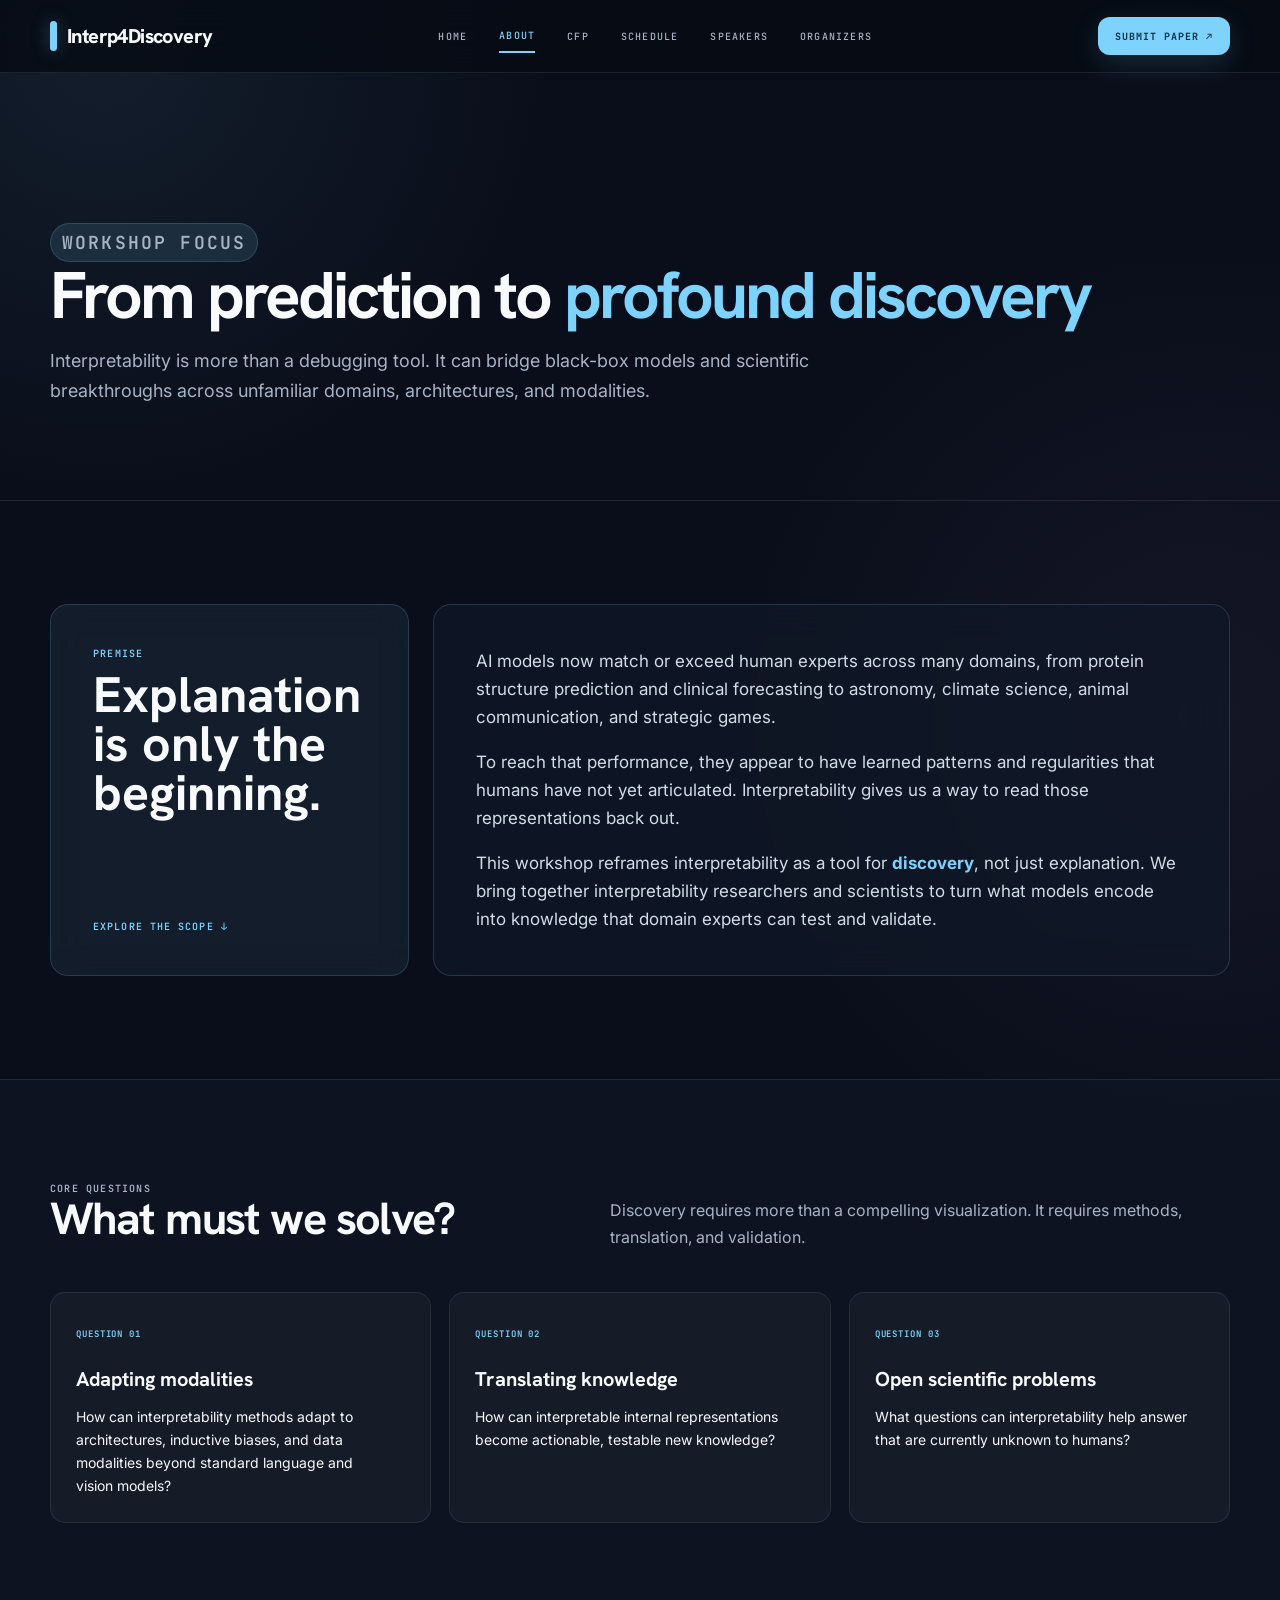
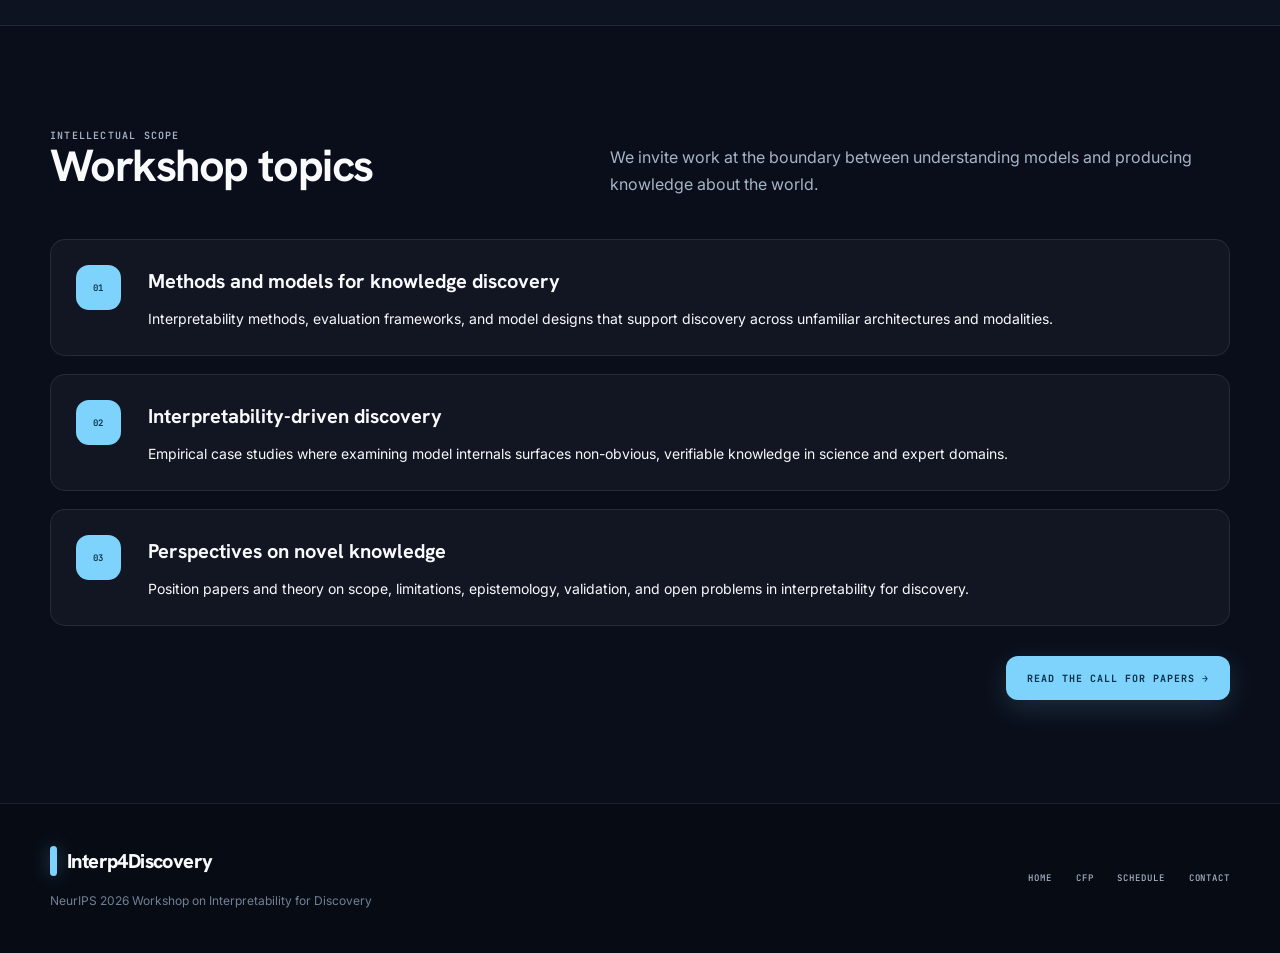
==== about.html @ ec015944 "version 1" ====
<!DOCTYPE html>
<html lang="en">
<head>
  <meta charset="UTF-8" />
  <meta name="viewport" content="width=device-width, initial-scale=1.0" />
  <meta name="description" content="About the NeurIPS 2026 Workshop on Interpretability for Discovery." />
  <title>About — Interpretability for Discovery</title>
  <link rel="preconnect" href="https://fonts.googleapis.com" /><link rel="preconnect" href="https://fonts.gstatic.com" crossorigin />
  <link href="https://fonts.googleapis.com/css2?family=Hanken+Grotesk:wght@400;600;700;800&amp;family=Inter:wght@400;500;600&amp;family=JetBrains+Mono:wght@500;700&amp;display=swap" rel="stylesheet" />
  <link rel="stylesheet" href="styles.css" />
  <script src="site.js" defer></script>
</head>
<body>
  <a class="skip-link" href="#main">Skip to main content</a>
  <header class="site-header"><div class="container nav-shell">
    <a class="brand" href="index.html"><span class="brand-mark" aria-hidden="true"></span>Interp4Discovery</a>
    <nav class="nav-links" aria-label="Primary navigation"><a href="index.html">Home</a><a aria-current="page" href="about.html">About</a><a href="cfp.html">CFP</a><a href="schedule.html">Schedule</a><a href="index.html#speakers">Speakers</a><a href="index.html#organizers">Organizers</a></nav>
    <a class="button button-primary button-small" href="https://openreview.net/group?id=NeurIPS.cc/2026/Workshop/Interp4Discovery#tab-your-consoles" target="_blank" rel="noopener noreferrer">Submit paper ↗</a>
    <details class="mobile-menu"><summary>Menu</summary><div><a href="index.html">Home</a><a href="about.html">About</a><a href="cfp.html">CFP</a><a href="schedule.html">Schedule</a><a href="index.html#speakers">Speakers</a><a href="index.html#organizers">Organizers</a><a href="https://openreview.net/group?id=NeurIPS.cc/2026/Workshop/Interp4Discovery#tab-your-consoles" target="_blank" rel="noopener noreferrer">Submit paper ↗</a></div></details>
  </div></header>

  <main id="main">
    <header class="page-hero"><div class="container"><p class="eyebrow">Workshop focus</p><h1>From prediction to <span class="accent">profound discovery</span></h1><p>Interpretability is more than a debugging tool. It can bridge black-box models and scientific breakthroughs across unfamiliar domains, architectures, and modalities.</p></div></header>

    <section class="section"><div class="container">
      <div class="frontier-grid">
        <div class="frontier-title glass"><div><p class="section-kicker">Premise</p><h2>Explanation is only the beginning.</h2></div><a href="#scope">Explore the scope ↓</a></div>
        <article class="frontier-copy glass">
          <p>AI models now match or exceed human experts across many domains, from protein structure prediction and clinical forecasting to astronomy, climate science, animal communication, and strategic games.</p>
          <p>To reach that performance, they appear to have learned patterns and regularities that humans have not yet articulated. Interpretability gives us a way to read those representations back out.</p>
          <p>This workshop reframes interpretability as a tool for <strong class="accent">discovery</strong>, not just explanation. We bring together interpretability researchers and scientists to turn what models encode into knowledge that domain experts can test and validate.</p>
        </article>
      </div>
    </div></section>

    <section class="section section-alt"><div class="container">
      <div class="section-heading"><div><p class="section-kicker">Core questions</p><h2>What must we solve?</h2></div><p>Discovery requires more than a compelling visualization. It requires methods, translation, and validation.</p></div>
      <div class="question-grid">
        <article class="question-card"><span>Question 01</span><h3>Adapting modalities</h3><p>How can interpretability methods adapt to architectures, inductive biases, and data modalities beyond standard language and vision models?</p></article>
        <article class="question-card"><span>Question 02</span><h3>Translating knowledge</h3><p>How can interpretable internal representations become actionable, testable new knowledge?</p></article>
        <article class="question-card"><span>Question 03</span><h3>Open scientific problems</h3><p>What questions can interpretability help answer that are currently unknown to humans?</p></article>
      </div>
    </div></section>

    <section class="section" id="scope"><div class="container">
      <div class="section-heading"><div><p class="section-kicker">Intellectual scope</p><h2>Workshop topics</h2></div><p>We invite work at the boundary between understanding models and producing knowledge about the world.</p></div>
      <div class="topic-grid">
        <article class="topic-card"><span>01</span><div><h3>Methods and models for knowledge discovery</h3><p>Interpretability methods, evaluation frameworks, and model designs that support discovery across unfamiliar architectures and modalities.</p></div></article>
        <article class="topic-card"><span>02</span><div><h3>Interpretability-driven discovery</h3><p>Empirical case studies where examining model internals surfaces non-obvious, verifiable knowledge in science and expert domains.</p></div></article>
        <article class="topic-card"><span>03</span><div><h3>Perspectives on novel knowledge</h3><p>Position papers and theory on scope, limitations, epistemology, validation, and open problems in interpretability for discovery.</p></div></article>
      </div>
      <div class="section-action"><a class="button button-primary" href="cfp.html">Read the call for papers →</a></div>
    </div></section>
  </main>

  <footer class="site-footer"><div class="container footer-grid"><div><a class="brand" href="index.html"><span class="brand-mark" aria-hidden="true"></span>Interp4Discovery</a><p class="footer-copy">NeurIPS 2026 Workshop on Interpretability for Discovery</p></div><nav class="footer-links" aria-label="Footer navigation"><a href="index.html">Home</a><a href="cfp.html">CFP</a><a href="schedule.html">Schedule</a><a href="mailto:interp4discovery-organizers@googlegroups.com">Contact</a></nav></div></footer>
</body>
</html>
---- styles.css ----
:root {
  --bg: #0a0e1a;
  --bg-deep: #070b14;
  --surface: #101827;
  --surface-soft: #141e30;
  --surface-high: #1b2639;
  --primary: #7dd3fc;
  --primary-soft: rgba(125, 211, 252, 0.12);
  --violet: #c8a0f0;
  --rose: #fb7185;
  --text: #f8fafc;
  --muted: #a7b4c6;
  --quiet: #718096;
  --line: rgba(255, 255, 255, 0.09);
  --line-blue: rgba(125, 211, 252, 0.18);
  --display: "Hanken Grotesk", sans-serif;
  --body: "Inter", sans-serif;
  --mono: "JetBrains Mono", monospace;
  --container: min(1180px, calc(100% - 48px));
  --ease: cubic-bezier(0.16, 1, 0.3, 1);
}

*, *::before, *::after { box-sizing: border-box; }

html {
  scroll-behavior: smooth;
  scroll-padding-top: 88px;
}

section[id] { scroll-margin-top: 88px; }

@view-transition { navigation: auto; }
::view-transition-old(root),
::view-transition-new(root) { animation-duration: 260ms; animation-timing-function: ease-out; }

body {
  min-width: 320px;
  margin: 0;
  color: var(--text);
  background:
    radial-gradient(circle at 8% 2%, rgba(125, 211, 252, 0.08), transparent 28rem),
    radial-gradient(circle at 94% 28%, rgba(200, 160, 240, 0.055), transparent 30rem),
    var(--bg);
  font: 400 16px/1.65 var(--body);
  -webkit-font-smoothing: antialiased;
}

::selection { color: var(--bg); background: var(--primary); }

h1, h2, h3, h4, p, figure, dl, dd, ul, ol { margin-top: 0; }
h1, h2, h3, h4 { font-family: var(--display); text-wrap: balance; }
p, li { text-wrap: pretty; }

a { color: inherit; text-decoration: none; }
a:focus-visible, summary:focus-visible { outline: 3px solid var(--primary); outline-offset: 4px; }

.container { width: var(--container); margin-inline: auto; }

.skip-link {
  position: fixed;
  top: 10px;
  left: 10px;
  z-index: 200;
  padding: 10px 15px;
  color: var(--bg);
  background: var(--primary);
  border-radius: 10px;
  font: 700 12px var(--mono);
  transform: translateY(-160%);
}
.skip-link:focus { transform: translateY(0); }

.site-header {
  position: sticky;
  top: 0;
  z-index: 100;
  background: rgba(7, 11, 20, 0.82);
  border-bottom: 1px solid var(--line);
  backdrop-filter: blur(22px);
  -webkit-backdrop-filter: blur(22px);
}

.nav-shell {
  min-height: 72px;
  display: flex;
  align-items: center;
  justify-content: space-between;
  gap: 24px;
}

.brand {
  display: inline-flex;
  align-items: center;
  gap: 10px;
  font: 800 20px/1 var(--display);
  letter-spacing: -0.03em;
}
.brand-mark {
  width: 7px;
  height: 30px;
  display: block;
  background: var(--primary);
  border-radius: 999px;
  box-shadow: 0 0 18px rgba(125, 211, 252, 0.35);
}

.nav-links { display: flex; align-items: center; gap: clamp(18px, 2.5vw, 34px); }
.nav-links a {
  padding-block: 9px;
  color: var(--muted);
  font: 500 10px var(--mono);
  letter-spacing: 0.12em;
  text-transform: uppercase;
  transition: color 220ms ease;
}
.nav-links a:hover, .nav-links a[aria-current="page"] { color: var(--primary); }
.nav-links a[aria-current="page"] { border-bottom: 2px solid var(--primary); }

.button {
  min-height: 44px;
  display: inline-flex;
  align-items: center;
  justify-content: center;
  gap: 10px;
  padding: 11px 20px;
  border: 1px solid transparent;
  border-radius: 12px;
  font: 700 10px var(--mono);
  letter-spacing: 0.1em;
  text-transform: uppercase;
  transition: transform 240ms var(--ease), background 240ms ease, border-color 240ms ease, box-shadow 240ms ease;
}
.button:hover { transform: translateY(-2px); }
.button-primary {
  color: #082f49;
  background: var(--primary);
  box-shadow: 0 8px 28px rgba(125, 211, 252, 0.16);
}
.button-primary:hover { background: #bae6fd; box-shadow: 0 10px 34px rgba(125, 211, 252, 0.28); }
.button-secondary { color: var(--text); background: rgba(255, 255, 255, 0.045); border-color: var(--line-blue); }
.button-secondary:hover { background: rgba(125, 211, 252, 0.09); border-color: rgba(125, 211, 252, 0.45); }
.button-small { min-height: 38px; padding: 9px 16px; }

.mobile-menu { display: none; position: relative; }
.mobile-menu summary {
  padding: 9px 12px;
  color: var(--primary);
  border: 1px solid var(--line-blue);
  border-radius: 10px;
  cursor: pointer;
  font: 600 10px var(--mono);
  letter-spacing: 0.1em;
  list-style: none;
  text-transform: uppercase;
}
.mobile-menu summary::-webkit-details-marker { display: none; }
.mobile-menu > div {
  position: absolute;
  top: calc(100% + 10px);
  right: 0;
  min-width: 210px;
  padding: 8px;
  background: rgba(16, 24, 39, 0.98);
  border: 1px solid var(--line-blue);
  border-radius: 14px;
  box-shadow: 0 18px 60px rgba(0, 0, 0, 0.4);
}
.mobile-menu a { display: block; padding: 12px; color: var(--muted); font: 500 11px var(--mono); text-transform: uppercase; }
.mobile-menu a:hover { color: var(--primary); }

.eyebrow {
  width: fit-content;
  margin-bottom: 20px;
  padding: 7px 11px;
  color: var(--primary);
  background: var(--primary-soft);
  border: 1px solid var(--line-blue);
  border-radius: 999px;
  font: 600 10px var(--mono);
  letter-spacing: 0.12em;
  text-transform: uppercase;
}

.glass {
  background: rgba(16, 24, 39, 0.72);
  border: 1px solid var(--line-blue);
  backdrop-filter: blur(18px);
  -webkit-backdrop-filter: blur(18px);
}

@keyframes enter-up {
  from { opacity: 0; transform: translateY(18px); }
  to { opacity: 1; transform: translateY(0); }
}

@keyframes enter-down {
  from { opacity: 0; transform: translateY(-12px); }
  to { opacity: 1; transform: translateY(0); }
}

.site-header { animation: enter-down 520ms var(--ease) both; }
.hero-grid > div > *,
.page-hero .container > * { animation: enter-up 720ms var(--ease) both; }
.hero-grid > div > :nth-child(1), .page-hero .container > :nth-child(1) { animation-delay: 80ms; }
.hero-grid > div > :nth-child(2), .page-hero .container > :nth-child(2) { animation-delay: 150ms; }
.hero-grid > div > :nth-child(3), .page-hero .container > :nth-child(3) { animation-delay: 220ms; }
.hero-grid > div > :nth-child(4) { animation-delay: 290ms; }
.hero-grid > div > :nth-child(5) { animation-delay: 360ms; }

.reveal-item {
  opacity: 0;
  transform: translateY(20px);
  transition:
    opacity 680ms var(--ease) var(--reveal-delay, 0ms),
    transform 680ms var(--ease) var(--reveal-delay, 0ms);
}
.reveal-item.is-visible { opacity: 1; transform: translateY(0); }

.hero {
  position: relative;
  min-height: 650px;
  display: flex;
  align-items: center;
  overflow: hidden;
  background:
    linear-gradient(90deg, rgba(7, 11, 20, 0.74) 0%, rgba(7, 11, 20, 0.61) 54%, rgba(7, 11, 20, 0.28) 100%),
    linear-gradient(180deg, rgba(10, 14, 26, 0.03), rgba(10, 14, 26, 0.34)),
    url("hero-bg.png") center / cover no-repeat;
  border-bottom: 1px solid var(--line);
}
.hero-grid {
  position: relative;
  display: grid;
  grid-template-columns: 1fr;
  gap: clamp(44px, 7vw, 94px);
  align-items: center;
  padding-block: clamp(74px, 10vw, 124px);
}
.hero-grid > div { text-align: center; }
.hero .eyebrow {
  margin-inline: auto;
  padding: 9px 15px;
  font-size: 13px;
}
.hero h1 {
  max-width: none;
  margin-bottom: 22px;
  font-size: clamp(48px, 6vw, 72px);
  font-weight: 800;
  letter-spacing: -0.055em;
  line-height: 0.98;
}
.accent { color: var(--primary); }
.hero-lead {
  max-width: 980px;
  margin: 0 auto 28px;
  color: #d7e2ed;
  font-size: clamp(17px, 1.7vw, 20px);
  line-height: 1.65;
}
.hero-lead-break { display: block; }
.hero-facts { display: flex; flex-wrap: wrap; justify-content: center; gap: 24px 34px; margin-bottom: 32px; }
.hero-fact { display: grid; grid-template-columns: 24px 1fr; gap: 10px; align-items: start; }
.hero-fact svg { width: 21px; height: 21px; margin-top: 2px; color: var(--primary); }
.hero-fact span { display: block; color: var(--quiet); font: 500 9px var(--mono); letter-spacing: 0.1em; text-transform: uppercase; }
.hero-fact strong { display: block; margin-top: 2px; font: 700 18px var(--display); }
.hero-actions { display: flex; flex-wrap: wrap; justify-content: center; gap: 12px; }

@media (min-width: 1000px) {
  .hero h1 { white-space: nowrap; }
}

.section { padding-block: clamp(70px, 8vw, 108px); }
.section-alt { background: rgba(16, 24, 39, 0.52); border-block: 1px solid var(--line); }
.section-heading { display: flex; justify-content: space-between; gap: 28px; align-items: end; margin-bottom: 42px; }
.section-heading h2 { margin-bottom: 8px; font-size: clamp(32px, 4vw, 45px); letter-spacing: -0.035em; line-height: 1.05; }
.section-heading p { max-width: 620px; margin-bottom: 0; color: var(--muted); }
.section-kicker { color: var(--primary); font: 600 10px var(--mono); letter-spacing: 0.12em; text-transform: uppercase; }

.frontier-grid { display: grid; grid-template-columns: minmax(220px, 0.45fr) minmax(0, 1fr); gap: 24px; }
.frontier-title, .frontier-copy { padding: clamp(26px, 4vw, 42px); border-radius: 18px; }
.frontier-title { display: flex; flex-direction: column; justify-content: space-between; min-height: 260px; background: rgba(125, 211, 252, 0.08); }
.frontier-title h2 { margin: 0; font-size: clamp(34px, 4vw, 50px); line-height: 0.98; }
.frontier-title a { color: var(--primary); font: 600 10px var(--mono); letter-spacing: 0.11em; text-transform: uppercase; }
.frontier-copy p { color: #d2dde8; font-size: 17px; }
.frontier-copy p:last-child { margin-bottom: 0; }

.date-grid { display: grid; grid-template-columns: repeat(3, 1fr); gap: 18px; }
.date-card { min-height: 205px; padding: 25px; border-radius: 16px; transition: transform 260ms var(--ease), border-color 260ms ease; }
.date-card:hover { transform: translateY(-4px); border-color: rgba(125, 211, 252, 0.45); }
.date-card-top { display: flex; justify-content: space-between; align-items: start; margin-bottom: 35px; }
.date-icon { width: 38px; height: 38px; display: grid; place-items: center; color: var(--primary); background: var(--primary-soft); border-radius: 11px; font: 700 16px var(--mono); }
.status { padding: 5px 8px; color: var(--muted); background: rgba(255, 255, 255, 0.04); border: 1px solid var(--line); border-radius: 999px; font: 600 8px var(--mono); letter-spacing: 0.1em; text-transform: uppercase; }
.date-card:first-child .status { color: var(--rose); border-color: rgba(251, 113, 133, 0.25); background: rgba(251, 113, 133, 0.08); }
.date-card:nth-child(2) .date-icon { color: var(--violet); background: rgba(200, 160, 240, 0.1); }
.date-card label { display: block; margin-bottom: 7px; color: var(--quiet); font: 500 9px var(--mono); letter-spacing: 0.1em; text-transform: uppercase; }
.date-card strong { display: block; font: 700 clamp(22px, 2.6vw, 29px) var(--display); }
.date-card small { display: block; margin-top: 5px; color: var(--muted); }
.date-card-featured { background: #0d4f6d; border-color: rgba(125, 211, 252, 0.34); }
.date-card-featured strong { color: var(--primary); }

.speaker-grid { display: grid; grid-template-columns: repeat(3, 1fr); gap: 44px 26px; }
.speaker-card figure { position: relative; aspect-ratio: 4 / 5; margin-bottom: 16px; overflow: hidden; background: var(--surface-high); border: 1px solid var(--line); border-radius: 15px; }
.speaker-card img { width: 100%; height: 100%; display: block; object-fit: cover; object-position: center 24%; transition: transform 700ms var(--ease), opacity 400ms ease; }
.speaker-card img.been-photo { object-position: 36% 24%; }
.speaker-card:hover img { transform: scale(1.035); }
.speaker-card h3 { margin-bottom: 2px; font-size: 21px; }
.speaker-card h3 a:hover { color: var(--primary); }
.speaker-card p { margin: 0; color: var(--primary); font: 600 12px/1.5 var(--mono); letter-spacing: 0.055em; text-transform: uppercase; }

.organizer-grid { display: grid; grid-template-columns: repeat(3, 1fr); gap: 46px 28px; }
.organizer-card { text-align: center; }
.organizer-card figure {
  width: clamp(126px, 14vw, 164px);
  aspect-ratio: 1;
  margin: 0 auto 17px;
  overflow: hidden;
  background: var(--surface-high);
  border: 1px solid var(--line-blue);
  border-radius: 50%;
}
.organizer-card img { width: 100%; height: 100%; display: block; object-fit: cover; transition: transform 650ms var(--ease); }
.organizer-card:hover img { transform: scale(1.045); }
.organizer-card h3 { margin-bottom: 4px; font-size: 19px; }
.organizer-card h3 a:hover { color: var(--primary); }
.organizer-card p { margin: 0; color: var(--primary); font: 600 12px/1.5 var(--mono); letter-spacing: 0.055em; text-transform: uppercase; }

.sponsor-section { text-align: center; }
.sponsor-heading { justify-content: center; text-align: center; }
.sponsor-heading .sponsor-copy { margin: 0 auto; color: var(--muted); }
.sponsor-card {
  width: fit-content;
  margin-inline: auto;
  display: flex;
  flex-direction: column;
  gap: 12px;
  align-items: center;
  text-align: center;
  transition: transform 260ms var(--ease), opacity 260ms ease;
}
.sponsor-card:hover { transform: translateY(-3px); opacity: 0.82; }
.sponsor-card img { width: 58px; height: 76px; display: block; object-fit: contain; }
.sponsor-card strong { display: block; font: 700 28px var(--display); letter-spacing: -0.025em; }

.schedule-list { overflow: hidden; border-top: 1px solid var(--line); }
.schedule-row {
  display: grid;
  grid-template-columns: 140px minmax(0, 1fr) auto;
  gap: 24px;
  align-items: center;
  min-height: 86px;
  padding: 18px 16px;
  border-bottom: 1px solid var(--line);
  transition: background 220ms ease;
}
.schedule-row:hover { background: rgba(125, 211, 252, 0.045); }
.schedule-time { color: var(--muted); font: 600 10px var(--mono); letter-spacing: 0.05em; }
.schedule-row h3 { margin-bottom: 3px; font-size: 17px; }
.schedule-row p { margin: 0; color: var(--quiet); font-size: 12px; }
.schedule-row[data-kind="talk"] h3 { color: var(--primary); }
.schedule-row[data-kind="poster"] h3 { color: var(--violet); }
.schedule-tag { padding: 5px 9px; color: var(--muted); border: 1px solid var(--line); border-radius: 999px; font: 600 8px var(--mono); letter-spacing: 0.08em; text-transform: uppercase; }
.schedule-row[data-kind="talk"] .schedule-tag { color: var(--primary); background: var(--primary-soft); border-color: var(--line-blue); }
.schedule-row[data-kind="poster"] .schedule-tag { color: var(--violet); background: rgba(200, 160, 240, 0.09); border-color: rgba(200, 160, 240, 0.22); }
.schedule-row[data-kind="break"] { background: rgba(255, 255, 255, 0.025); }
.section-action { margin-top: 30px; display: flex; justify-content: flex-end; }

.detail-grid { display: grid; grid-template-columns: repeat(3, 1fr); gap: 18px; }
.detail-card { min-height: 230px; padding: 28px; display: flex; flex-direction: column; border-radius: 16px; transition: transform 260ms var(--ease), background 260ms ease; }
.detail-card:hover { transform: translateY(-4px); background: rgba(20, 30, 48, 0.92); }
.detail-card span { color: var(--primary); font: 600 9px var(--mono); letter-spacing: 0.12em; text-transform: uppercase; }
.detail-card h3 { margin: 35px 0 10px; font-size: 25px; }
.detail-card p { color: var(--muted); }
.detail-card strong { margin-top: auto; color: var(--primary); font: 600 10px var(--mono); letter-spacing: 0.1em; text-transform: uppercase; }

.page-hero { padding: clamp(92px, 12vw, 150px) 0 clamp(60px, 8vw, 95px); border-bottom: 1px solid var(--line); }
.page-hero h1 { margin-bottom: 18px; font-size: clamp(44px, 6vw, 66px); letter-spacing: -0.045em; line-height: 1; }
.page-hero p { max-width: 760px; margin: 0; color: var(--muted); font-size: 18px; }

.content-grid { display: grid; grid-template-columns: minmax(250px, 0.38fr) minmax(0, 1fr); gap: 24px; align-items: start; }
.content-sidebar { position: sticky; top: 96px; display: grid; gap: 16px; }
.content-panel { padding: clamp(25px, 4vw, 42px); border-radius: 18px; }
.content-panel + .content-panel { margin-top: 20px; }
.content-panel h2 { margin-bottom: 24px; padding-bottom: 16px; border-bottom: 1px solid var(--line); font-size: clamp(28px, 3.5vw, 39px); }
.content-panel h3 { margin: 35px 0 14px; font-size: 23px; }
.content-panel p, .content-panel li { color: #cbd6e2; }
.content-panel ul { padding-left: 20px; }
.content-panel li + li { margin-top: 10px; }

.side-card { padding: 24px; border-radius: 16px; }
.side-card h2, .side-card h3 { margin-bottom: 20px; font-size: 21px; }
.side-date { padding: 13px 0 13px 17px; border-left: 3px solid var(--primary); }
.side-date + .side-date { margin-top: 10px; }
.side-date:nth-of-type(2) { border-color: var(--violet); }
.side-date span { display: block; color: var(--quiet); font: 500 8px var(--mono); letter-spacing: 0.1em; text-transform: uppercase; }
.side-date strong { display: block; margin-top: 2px; font: 700 18px var(--display); }
.side-card .button { width: 100%; margin-top: 22px; }

.question-grid, .topic-grid, .policy-grid { display: grid; gap: 18px; }
.question-grid { grid-template-columns: repeat(3, 1fr); }
.topic-grid { grid-template-columns: 1fr; }
.policy-grid { grid-template-columns: repeat(2, 1fr); }
.question-card, .topic-card, .policy-card { padding: 25px; background: rgba(255, 255, 255, 0.035); border: 1px solid var(--line); border-radius: 15px; }
.question-card span, .topic-card span { color: var(--primary); font: 600 9px var(--mono); letter-spacing: 0.1em; text-transform: uppercase; }
.question-card h3, .topic-card h3, .policy-card h3 { margin: 18px 0 9px; font-size: 20px; }
.question-card p, .topic-card p, .policy-card p { margin: 0; font-size: 14px; }
.topic-card { display: grid; grid-template-columns: 54px minmax(0, 1fr); gap: 18px; }
.topic-card > span { width: 45px; height: 45px; display: grid; place-items: center; color: #082f49; background: var(--primary); border-radius: 13px; }
.topic-card h3 { margin-top: 0; }

.format-summary { display: grid; grid-template-columns: repeat(2, 1fr); gap: 16px; }
.format-card { padding: 24px; background: rgba(255, 255, 255, 0.04); border: 1px solid var(--line); border-radius: 15px; }
.format-card span { color: var(--primary); font: 600 9px var(--mono); letter-spacing: 0.1em; text-transform: uppercase; }
.format-card strong { display: block; margin: 12px 0 4px; font: 700 31px var(--display); }
.format-card p { margin: 0; font-size: 13px; }

.full-schedule { overflow: hidden; border-radius: 18px; }
.full-schedule .schedule-row { min-height: 100px; padding-inline: clamp(18px, 3vw, 30px); }
.schedule-meta { display: flex; flex-wrap: wrap; gap: 12px; margin-bottom: 24px; }
.meta-chip { padding: 10px 14px; color: var(--muted); border-radius: 12px; font: 500 10px var(--mono); letter-spacing: 0.06em; }
.meta-chip strong { color: var(--primary); }

.site-footer { padding-block: 42px; background: var(--bg-deep); border-top: 1px solid var(--line); }
.footer-grid { display: flex; justify-content: space-between; gap: 30px; align-items: center; }
.footer-copy { margin: 8px 0 0; color: var(--quiet); font-size: 12px; }
.footer-contact { display: inline-block; margin-top: 10px; color: var(--primary); font: 600 11px/1.5 var(--mono); overflow-wrap: anywhere; }
.footer-contact:hover { color: #bae6fd; }
.footer-links { display: flex; flex-wrap: wrap; gap: 24px; }
.footer-links a { color: var(--muted); font: 500 9px var(--mono); letter-spacing: 0.1em; text-transform: uppercase; }
.footer-links a:hover { color: var(--primary); }

@media (max-width: 900px) {
  .nav-links, .nav-shell > .button { display: none; }
  .mobile-menu { display: block; }
  .hero-grid { grid-template-columns: 1fr; }
  .date-grid, .detail-grid { grid-template-columns: 1fr 1fr; }
  .speaker-grid { grid-template-columns: repeat(2, 1fr); }
  .organizer-grid { grid-template-columns: repeat(2, 1fr); }
  .content-grid { grid-template-columns: 1fr; }
  .content-sidebar { position: static; grid-template-columns: repeat(2, 1fr); }
  .question-grid { grid-template-columns: 1fr; }
}

@media (max-width: 720px) {
  :root { --container: min(100% - 28px, 620px); }
  .nav-links, .nav-shell > .button { display: none; }
  .mobile-menu { display: block; }
  .hero { min-height: auto; }
  .hero-grid { padding-block: 72px; }
  .hero h1 { font-size: clamp(43px, 13vw, 62px); }
  .hero-facts { display: grid; grid-template-columns: 1fr; gap: 16px; }
  .section-heading, .footer-grid { align-items: flex-start; flex-direction: column; }
  .frontier-grid, .date-grid, .detail-grid, .content-sidebar, .format-summary, .policy-grid { grid-template-columns: 1fr; }
  .frontier-title { min-height: 210px; }
  .schedule-row { grid-template-columns: 1fr auto; gap: 9px 16px; padding: 18px 4px; }
  .schedule-time { grid-column: 1; }
  .schedule-row > div { grid-column: 1; }
  .schedule-tag { grid-column: 2; grid-row: 1; }
  .section-action { justify-content: flex-start; }
  .topic-card { grid-template-columns: 45px minmax(0, 1fr); }
}

@media (max-width: 480px) {
  .brand { font-size: 18px; }
  .hero-actions .button { width: 100%; }
  .speaker-grid { grid-template-columns: 1fr; }
  .organizer-grid { grid-template-columns: 1fr 1fr; gap-inline: 14px; }
  .speaker-card figure { aspect-ratio: 4 / 4.5; }
  .sponsor-card strong { font-size: 25px; }
}

@media (prefers-reduced-motion: reduce) {
  html { scroll-behavior: auto; }
  *, *::before, *::after { transition-duration: 0.01ms !important; animation-duration: 0.01ms !important; animation-delay: 0ms !important; }
  .reveal-item { opacity: 1; transform: none; }
}

@media print {
  .site-header, .mobile-menu, .hero-actions, .button { display: none !important; }
  body { color: #111827; background: white; }
  .glass, .section-alt { background: white; border-color: #cbd5e1; backdrop-filter: none; }
  .site-footer { background: white; }
}
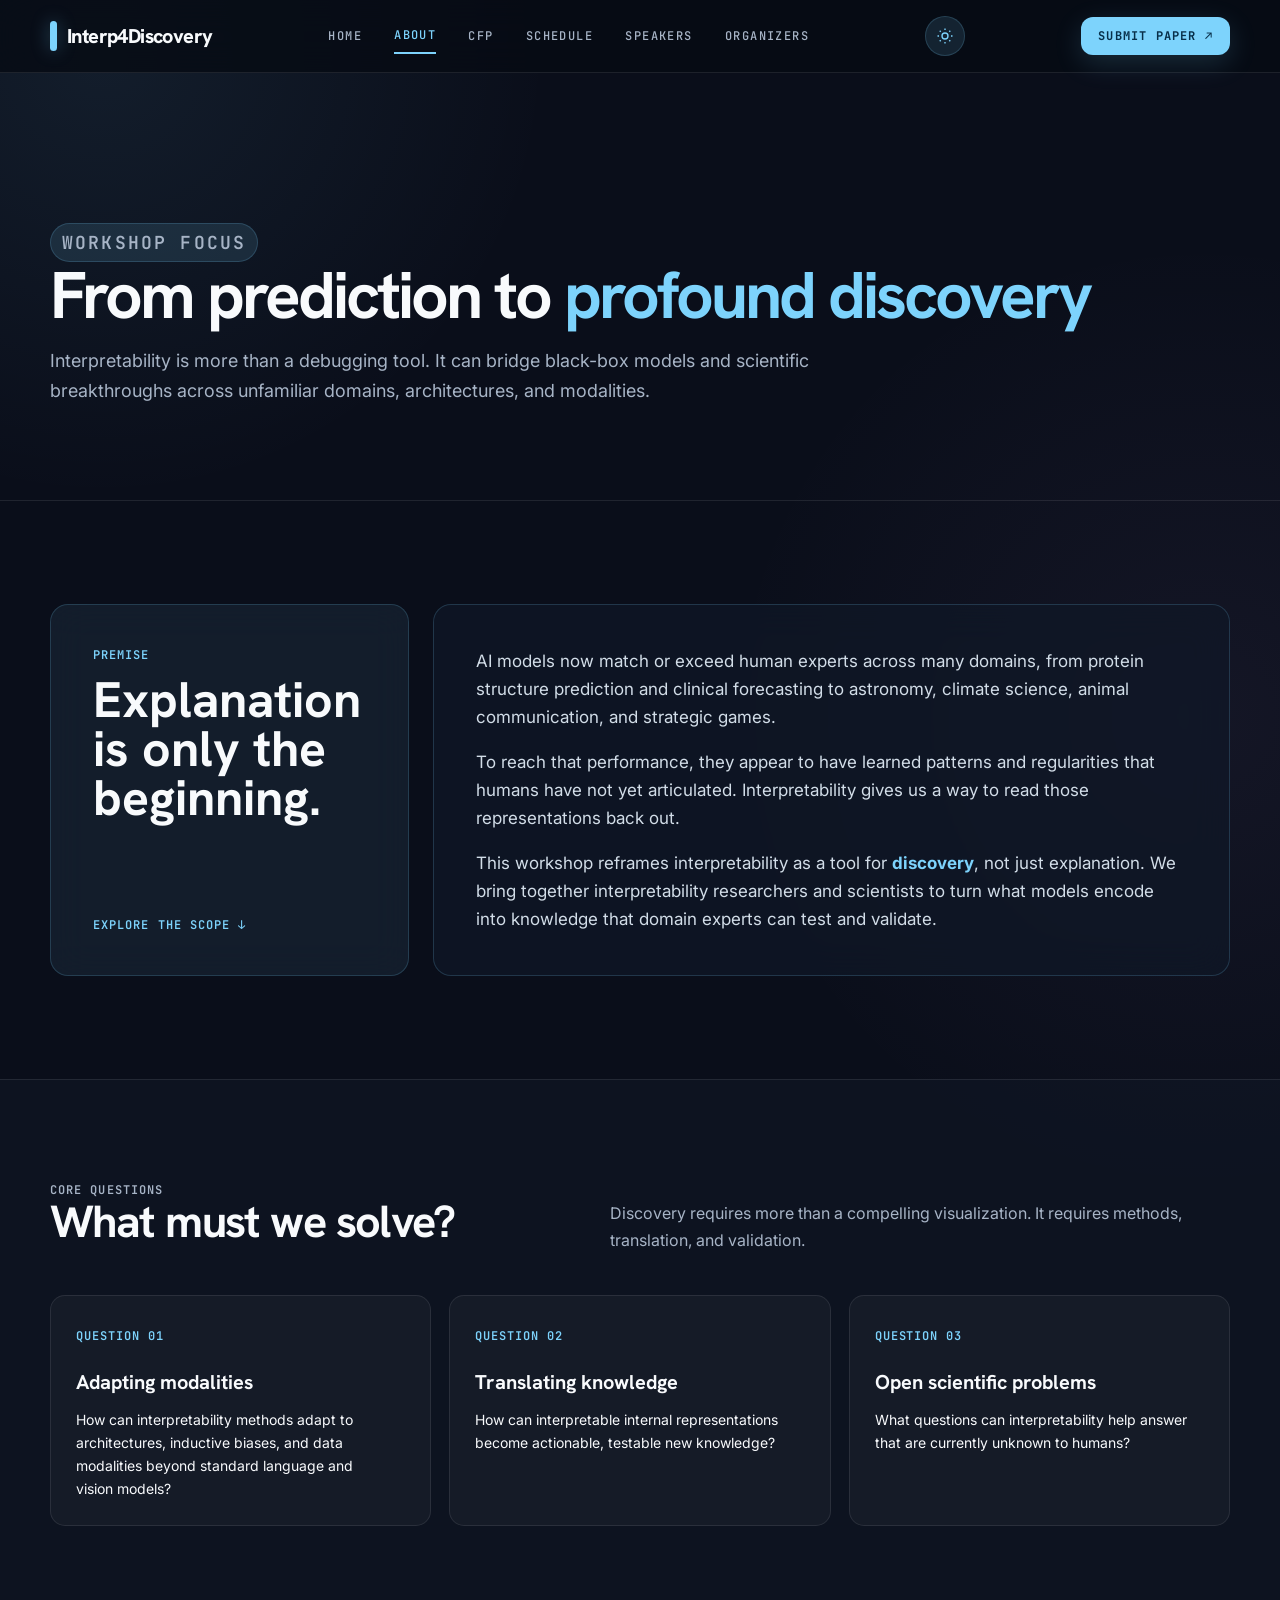
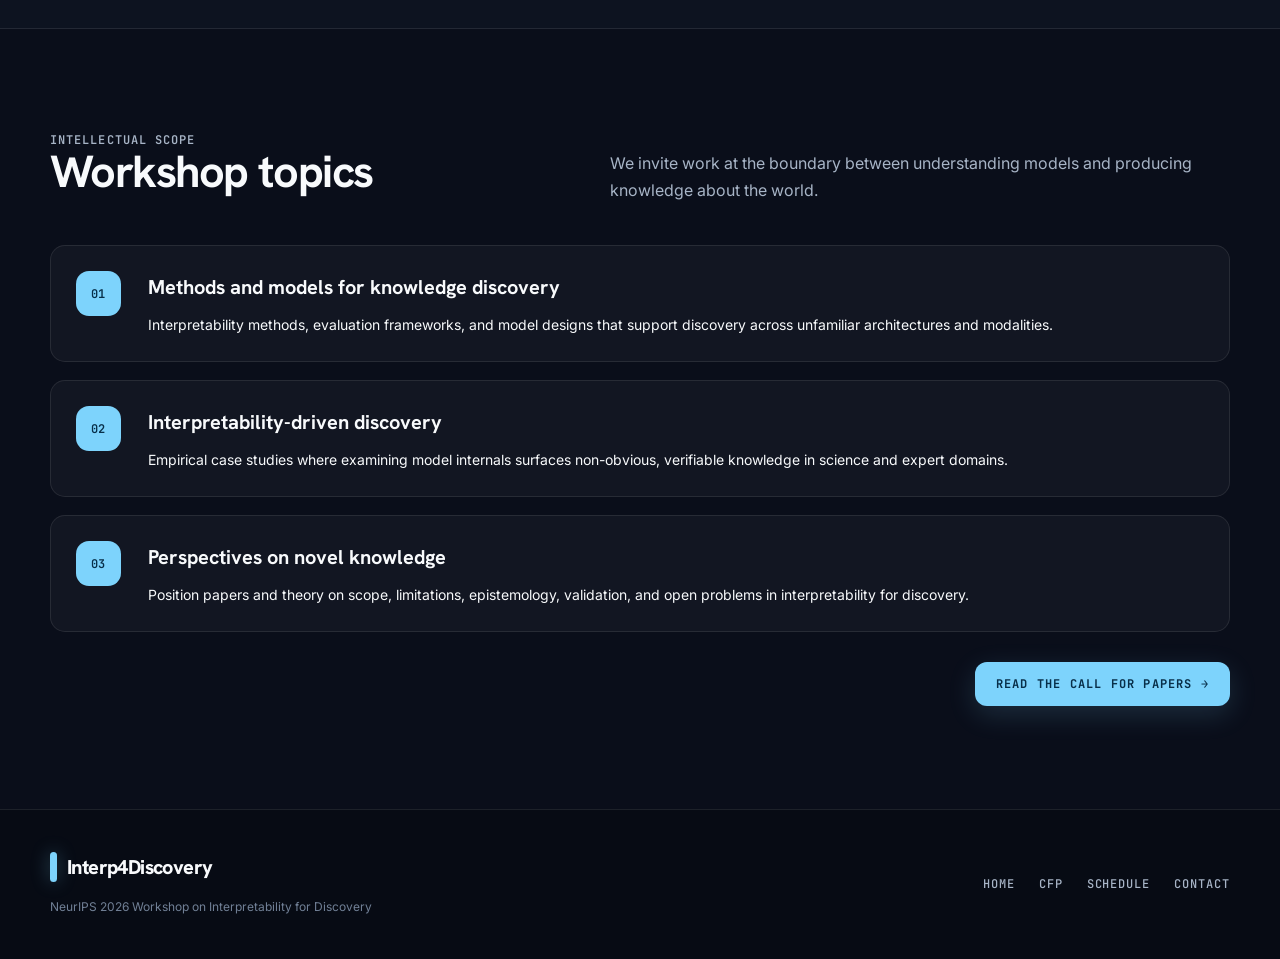
==== commit 3c3bb800: "add light mode and make the font size larger" ====
--- a/about.html
+++ b/about.html
@@ -7,6 +7,7 @@
   <title>About — Interpretability for Discovery</title>
   <link rel="preconnect" href="https://fonts.googleapis.com" /><link rel="preconnect" href="https://fonts.gstatic.com" crossorigin />
   <link href="https://fonts.googleapis.com/css2?family=Hanken+Grotesk:wght@400;600;700;800&amp;family=Inter:wght@400;500;600&amp;family=JetBrains+Mono:wght@500;700&amp;display=swap" rel="stylesheet" />
+  <script>try{document.documentElement.dataset.theme=localStorage.getItem("interp-theme")||"dark"}catch(e){document.documentElement.dataset.theme="dark"}</script>
   <link rel="stylesheet" href="styles.css" />
   <script src="site.js" defer></script>
 </head>
--- a/styles.css
+++ b/styles.css
@@ -108,13 +108,31 @@
 .nav-links a {
   padding-block: 9px;
   color: var(--muted);
-  font: 500 10px var(--mono);
+  font: 500 12px var(--mono);
   letter-spacing: 0.12em;
   text-transform: uppercase;
   transition: color 220ms ease;
 }
 .nav-links a:hover, .nav-links a[aria-current="page"] { color: var(--primary); }
 .nav-links a[aria-current="page"] { border-bottom: 2px solid var(--primary); }
+
+.theme-toggle {
+  width: 40px;
+  height: 40px;
+  flex: 0 0 40px;
+  display: grid;
+  place-items: center;
+  padding: 0;
+  color: var(--primary);
+  background: var(--primary-soft);
+  border: 1px solid var(--line-blue);
+  border-radius: 50%;
+  cursor: pointer;
+  transition: transform 240ms var(--ease), background 240ms ease, border-color 240ms ease;
+}
+.theme-toggle:hover { transform: translateY(-2px) rotate(8deg); border-color: var(--primary); }
+.theme-toggle:focus-visible { outline: 3px solid var(--primary); outline-offset: 3px; }
+.theme-toggle svg { width: 18px; height: 18px; }
 
 .button {
   min-height: 44px;
@@ -125,7 +143,7 @@
   padding: 11px 20px;
   border: 1px solid transparent;
   border-radius: 12px;
-  font: 700 10px var(--mono);
+  font: 700 12px var(--mono);
   letter-spacing: 0.1em;
   text-transform: uppercase;
   transition: transform 240ms var(--ease), background 240ms ease, border-color 240ms ease, box-shadow 240ms ease;
@@ -148,7 +166,7 @@
   border: 1px solid var(--line-blue);
   border-radius: 10px;
   cursor: pointer;
-  font: 600 10px var(--mono);
+  font: 600 12px var(--mono);
   letter-spacing: 0.1em;
   list-style: none;
   text-transform: uppercase;
@@ -165,7 +183,7 @@
   border-radius: 14px;
   box-shadow: 0 18px 60px rgba(0, 0, 0, 0.4);
 }
-.mobile-menu a { display: block; padding: 12px; color: var(--muted); font: 500 11px var(--mono); text-transform: uppercase; }
+.mobile-menu a { display: block; padding: 12px; color: var(--muted); font: 500 12px var(--mono); text-transform: uppercase; }
 .mobile-menu a:hover { color: var(--primary); }
 
 .eyebrow {
@@ -176,7 +194,7 @@
   background: var(--primary-soft);
   border: 1px solid var(--line-blue);
   border-radius: 999px;
-  font: 600 10px var(--mono);
+  font: 600 12px var(--mono);
   letter-spacing: 0.12em;
   text-transform: uppercase;
 }
@@ -262,7 +280,7 @@
 .hero-facts { display: flex; flex-wrap: wrap; justify-content: center; gap: 24px 34px; margin-bottom: 32px; }
 .hero-fact { display: grid; grid-template-columns: 24px 1fr; gap: 10px; align-items: start; }
 .hero-fact svg { width: 21px; height: 21px; margin-top: 2px; color: var(--primary); }
-.hero-fact span { display: block; color: var(--quiet); font: 500 9px var(--mono); letter-spacing: 0.1em; text-transform: uppercase; }
+.hero-fact span { display: block; color: var(--quiet); font: 500 12px var(--mono); letter-spacing: 0.08em; text-transform: uppercase; }
 .hero-fact strong { display: block; margin-top: 2px; font: 700 18px var(--display); }
 .hero-actions { display: flex; flex-wrap: wrap; justify-content: center; gap: 12px; }
 
@@ -275,13 +293,13 @@
 .section-heading { display: flex; justify-content: space-between; gap: 28px; align-items: end; margin-bottom: 42px; }
 .section-heading h2 { margin-bottom: 8px; font-size: clamp(32px, 4vw, 45px); letter-spacing: -0.035em; line-height: 1.05; }
 .section-heading p { max-width: 620px; margin-bottom: 0; color: var(--muted); }
-.section-kicker { color: var(--primary); font: 600 10px var(--mono); letter-spacing: 0.12em; text-transform: uppercase; }
+.section-kicker { color: var(--primary); font: 600 12px var(--mono); letter-spacing: 0.09em; text-transform: uppercase; }
 
 .frontier-grid { display: grid; grid-template-columns: minmax(220px, 0.45fr) minmax(0, 1fr); gap: 24px; }
 .frontier-title, .frontier-copy { padding: clamp(26px, 4vw, 42px); border-radius: 18px; }
 .frontier-title { display: flex; flex-direction: column; justify-content: space-between; min-height: 260px; background: rgba(125, 211, 252, 0.08); }
 .frontier-title h2 { margin: 0; font-size: clamp(34px, 4vw, 50px); line-height: 0.98; }
-.frontier-title a { color: var(--primary); font: 600 10px var(--mono); letter-spacing: 0.11em; text-transform: uppercase; }
+.frontier-title a { color: var(--primary); font: 600 12px var(--mono); letter-spacing: 0.09em; text-transform: uppercase; }
 .frontier-copy p { color: #d2dde8; font-size: 17px; }
 .frontier-copy p:last-child { margin-bottom: 0; }
 
@@ -290,10 +308,10 @@
 .date-card:hover { transform: translateY(-4px); border-color: rgba(125, 211, 252, 0.45); }
 .date-card-top { display: flex; justify-content: space-between; align-items: start; margin-bottom: 35px; }
 .date-icon { width: 38px; height: 38px; display: grid; place-items: center; color: var(--primary); background: var(--primary-soft); border-radius: 11px; font: 700 16px var(--mono); }
-.status { padding: 5px 8px; color: var(--muted); background: rgba(255, 255, 255, 0.04); border: 1px solid var(--line); border-radius: 999px; font: 600 8px var(--mono); letter-spacing: 0.1em; text-transform: uppercase; }
+.status { padding: 6px 10px; color: var(--muted); background: rgba(255, 255, 255, 0.04); border: 1px solid var(--line); border-radius: 999px; font: 600 12px var(--mono); letter-spacing: 0.08em; text-transform: uppercase; }
 .date-card:first-child .status { color: var(--rose); border-color: rgba(251, 113, 133, 0.25); background: rgba(251, 113, 133, 0.08); }
 .date-card:nth-child(2) .date-icon { color: var(--violet); background: rgba(200, 160, 240, 0.1); }
-.date-card label { display: block; margin-bottom: 7px; color: var(--quiet); font: 500 9px var(--mono); letter-spacing: 0.1em; text-transform: uppercase; }
+.date-card label { display: block; margin-bottom: 7px; color: var(--quiet); font: 500 12px var(--mono); letter-spacing: 0.08em; text-transform: uppercase; }
 .date-card strong { display: block; font: 700 clamp(22px, 2.6vw, 29px) var(--display); }
 .date-card small { display: block; margin-top: 5px; color: var(--muted); }
 .date-card-featured { background: #0d4f6d; border-color: rgba(125, 211, 252, 0.34); }
@@ -306,7 +324,7 @@
 .speaker-card:hover img { transform: scale(1.035); }
 .speaker-card h3 { margin-bottom: 2px; font-size: 21px; }
 .speaker-card h3 a:hover { color: var(--primary); }
-.speaker-card p { margin: 0; color: var(--primary); font: 600 12px/1.5 var(--mono); letter-spacing: 0.055em; text-transform: uppercase; }
+.speaker-card p { margin: 0; color: var(--primary); font: 600 14px/1.5 var(--mono); letter-spacing: 0.045em; text-transform: uppercase; }
 
 .organizer-grid { display: grid; grid-template-columns: repeat(3, 1fr); gap: 46px 28px; }
 .organizer-card { text-align: center; }
@@ -323,7 +341,7 @@
 .organizer-card:hover img { transform: scale(1.045); }
 .organizer-card h3 { margin-bottom: 4px; font-size: 19px; }
 .organizer-card h3 a:hover { color: var(--primary); }
-.organizer-card p { margin: 0; color: var(--primary); font: 600 12px/1.5 var(--mono); letter-spacing: 0.055em; text-transform: uppercase; }
+.organizer-card p { margin: 0; color: var(--primary); font: 600 14px/1.5 var(--mono); letter-spacing: 0.045em; text-transform: uppercase; }
 
 .sponsor-section { text-align: center; }
 .sponsor-heading { justify-content: center; text-align: center; }
@@ -340,6 +358,7 @@
 }
 .sponsor-card:hover { transform: translateY(-3px); opacity: 0.82; }
 .sponsor-card img { width: 58px; height: 76px; display: block; object-fit: contain; }
+.sponsor-logo-light { display: none !important; }
 .sponsor-card strong { display: block; font: 700 28px var(--display); letter-spacing: -0.025em; }
 
 .schedule-list { overflow: hidden; border-top: 1px solid var(--line); }
@@ -354,12 +373,12 @@
   transition: background 220ms ease;
 }
 .schedule-row:hover { background: rgba(125, 211, 252, 0.045); }
-.schedule-time { color: var(--muted); font: 600 10px var(--mono); letter-spacing: 0.05em; }
+.schedule-time { color: var(--muted); font: 600 12px var(--mono); letter-spacing: 0.045em; }
 .schedule-row h3 { margin-bottom: 3px; font-size: 17px; }
 .schedule-row p { margin: 0; color: var(--quiet); font-size: 12px; }
 .schedule-row[data-kind="talk"] h3 { color: var(--primary); }
 .schedule-row[data-kind="poster"] h3 { color: var(--violet); }
-.schedule-tag { padding: 5px 9px; color: var(--muted); border: 1px solid var(--line); border-radius: 999px; font: 600 8px var(--mono); letter-spacing: 0.08em; text-transform: uppercase; }
+.schedule-tag { padding: 6px 10px; color: var(--muted); border: 1px solid var(--line); border-radius: 999px; font: 600 12px var(--mono); letter-spacing: 0.07em; text-transform: uppercase; }
 .schedule-row[data-kind="talk"] .schedule-tag { color: var(--primary); background: var(--primary-soft); border-color: var(--line-blue); }
 .schedule-row[data-kind="poster"] .schedule-tag { color: var(--violet); background: rgba(200, 160, 240, 0.09); border-color: rgba(200, 160, 240, 0.22); }
 .schedule-row[data-kind="break"] { background: rgba(255, 255, 255, 0.025); }
@@ -368,10 +387,10 @@
 .detail-grid { display: grid; grid-template-columns: repeat(3, 1fr); gap: 18px; }
 .detail-card { min-height: 230px; padding: 28px; display: flex; flex-direction: column; border-radius: 16px; transition: transform 260ms var(--ease), background 260ms ease; }
 .detail-card:hover { transform: translateY(-4px); background: rgba(20, 30, 48, 0.92); }
-.detail-card span { color: var(--primary); font: 600 9px var(--mono); letter-spacing: 0.12em; text-transform: uppercase; }
+.detail-card span { color: var(--primary); font: 600 12px var(--mono); letter-spacing: 0.09em; text-transform: uppercase; }
 .detail-card h3 { margin: 35px 0 10px; font-size: 25px; }
 .detail-card p { color: var(--muted); }
-.detail-card strong { margin-top: auto; color: var(--primary); font: 600 10px var(--mono); letter-spacing: 0.1em; text-transform: uppercase; }
+.detail-card strong { margin-top: auto; color: var(--primary); font: 600 12px var(--mono); letter-spacing: 0.08em; text-transform: uppercase; }
 
 .page-hero { padding: clamp(92px, 12vw, 150px) 0 clamp(60px, 8vw, 95px); border-bottom: 1px solid var(--line); }
 .page-hero h1 { margin-bottom: 18px; font-size: clamp(44px, 6vw, 66px); letter-spacing: -0.045em; line-height: 1; }
@@ -392,7 +411,7 @@
 .side-date { padding: 13px 0 13px 17px; border-left: 3px solid var(--primary); }
 .side-date + .side-date { margin-top: 10px; }
 .side-date:nth-of-type(2) { border-color: var(--violet); }
-.side-date span { display: block; color: var(--quiet); font: 500 8px var(--mono); letter-spacing: 0.1em; text-transform: uppercase; }
+.side-date span { display: block; color: var(--quiet); font: 500 12px var(--mono); letter-spacing: 0.08em; text-transform: uppercase; }
 .side-date strong { display: block; margin-top: 2px; font: 700 18px var(--display); }
 .side-card .button { width: 100%; margin-top: 22px; }
 
@@ -401,7 +420,7 @@
 .topic-grid { grid-template-columns: 1fr; }
 .policy-grid { grid-template-columns: repeat(2, 1fr); }
 .question-card, .topic-card, .policy-card { padding: 25px; background: rgba(255, 255, 255, 0.035); border: 1px solid var(--line); border-radius: 15px; }
-.question-card span, .topic-card span { color: var(--primary); font: 600 9px var(--mono); letter-spacing: 0.1em; text-transform: uppercase; }
+.question-card span, .topic-card span { color: var(--primary); font: 600 12px var(--mono); letter-spacing: 0.08em; text-transform: uppercase; }
 .question-card h3, .topic-card h3, .policy-card h3 { margin: 18px 0 9px; font-size: 20px; }
 .question-card p, .topic-card p, .policy-card p { margin: 0; font-size: 14px; }
 .topic-card { display: grid; grid-template-columns: 54px minmax(0, 1fr); gap: 18px; }
@@ -410,24 +429,86 @@
 
 .format-summary { display: grid; grid-template-columns: repeat(2, 1fr); gap: 16px; }
 .format-card { padding: 24px; background: rgba(255, 255, 255, 0.04); border: 1px solid var(--line); border-radius: 15px; }
-.format-card span { color: var(--primary); font: 600 9px var(--mono); letter-spacing: 0.1em; text-transform: uppercase; }
+.format-card span { color: var(--primary); font: 600 12px var(--mono); letter-spacing: 0.08em; text-transform: uppercase; }
 .format-card strong { display: block; margin: 12px 0 4px; font: 700 31px var(--display); }
 .format-card p { margin: 0; font-size: 13px; }
 
 .full-schedule { overflow: hidden; border-radius: 18px; }
 .full-schedule .schedule-row { min-height: 100px; padding-inline: clamp(18px, 3vw, 30px); }
 .schedule-meta { display: flex; flex-wrap: wrap; gap: 12px; margin-bottom: 24px; }
-.meta-chip { padding: 10px 14px; color: var(--muted); border-radius: 12px; font: 500 10px var(--mono); letter-spacing: 0.06em; }
+.meta-chip { padding: 10px 14px; color: var(--muted); border-radius: 12px; font: 500 12px var(--mono); letter-spacing: 0.05em; }
 .meta-chip strong { color: var(--primary); }
 
 .site-footer { padding-block: 42px; background: var(--bg-deep); border-top: 1px solid var(--line); }
 .footer-grid { display: flex; justify-content: space-between; gap: 30px; align-items: center; }
 .footer-copy { margin: 8px 0 0; color: var(--quiet); font-size: 12px; }
-.footer-contact { display: inline-block; margin-top: 10px; color: var(--primary); font: 600 11px/1.5 var(--mono); overflow-wrap: anywhere; }
+.footer-contact { display: inline-block; margin-top: 10px; color: var(--primary); font: 600 12px/1.5 var(--mono); overflow-wrap: anywhere; }
 .footer-contact:hover { color: #bae6fd; }
 .footer-links { display: flex; flex-wrap: wrap; gap: 24px; }
-.footer-links a { color: var(--muted); font: 500 9px var(--mono); letter-spacing: 0.1em; text-transform: uppercase; }
+.footer-links a { color: var(--muted); font: 500 12px var(--mono); letter-spacing: 0.08em; text-transform: uppercase; }
 .footer-links a:hover { color: var(--primary); }
+
+:root[data-theme="light"] {
+  color-scheme: light;
+  --bg: #f4f7fb;
+  --bg-deep: #e8eef5;
+  --surface: #ffffff;
+  --surface-soft: #edf4f8;
+  --surface-high: #dde9f0;
+  --primary: #126b91;
+  --primary-soft: rgba(18, 107, 145, 0.1);
+  --violet: #76549c;
+  --rose: #b63d55;
+  --text: #102235;
+  --muted: #536579;
+  --quiet: #718297;
+  --line: rgba(22, 49, 72, 0.13);
+  --line-blue: rgba(18, 107, 145, 0.24);
+}
+
+:root[data-theme="light"] body {
+  background:
+    radial-gradient(circle at 8% 2%, rgba(87, 172, 207, 0.12), transparent 28rem),
+    radial-gradient(circle at 94% 28%, rgba(118, 84, 156, 0.07), transparent 30rem),
+    var(--bg);
+}
+:root[data-theme="light"] .site-header { background: rgba(247, 250, 253, 0.88); }
+:root[data-theme="light"] .mobile-menu > div {
+  background: rgba(255, 255, 255, 0.98);
+  box-shadow: 0 18px 60px rgba(27, 52, 73, 0.16);
+}
+:root[data-theme="light"] .button-primary { color: #ffffff; box-shadow: 0 8px 28px rgba(18, 107, 145, 0.2); }
+:root[data-theme="light"] .button-primary:hover { color: #ffffff; background: #0c587a; box-shadow: 0 10px 34px rgba(18, 107, 145, 0.28); }
+:root[data-theme="light"] .button-secondary { background: rgba(255, 255, 255, 0.62); }
+:root[data-theme="light"] .button-secondary:hover { background: rgba(18, 107, 145, 0.1); }
+:root[data-theme="light"] .glass {
+  background: rgba(255, 255, 255, 0.76);
+  box-shadow: 0 16px 45px rgba(37, 66, 87, 0.07);
+}
+:root[data-theme="light"] .hero {
+  background:
+    linear-gradient(90deg, rgba(246, 250, 253, 0.78) 0%, rgba(246, 250, 253, 0.66) 54%, rgba(246, 250, 253, 0.38) 100%),
+    linear-gradient(180deg, rgba(246, 250, 253, 0.08), rgba(226, 237, 244, 0.46)),
+    url("hero-bg.png") center / cover no-repeat;
+}
+:root[data-theme="light"] .hero-lead { color: #263d50; }
+:root[data-theme="light"] .section-alt { background: rgba(226, 236, 243, 0.58); }
+:root[data-theme="light"] .frontier-title { background: rgba(18, 107, 145, 0.09); }
+:root[data-theme="light"] .frontier-copy p,
+:root[data-theme="light"] .content-panel p,
+:root[data-theme="light"] .content-panel li { color: #354b5e; }
+:root[data-theme="light"] .status,
+:root[data-theme="light"] .question-card,
+:root[data-theme="light"] .topic-card,
+:root[data-theme="light"] .policy-card,
+:root[data-theme="light"] .format-card { background: rgba(255, 255, 255, 0.65); }
+:root[data-theme="light"] .date-card-featured { background: #d9edf6; }
+:root[data-theme="light"] .schedule-row[data-kind="break"] { background: rgba(18, 107, 145, 0.035); }
+:root[data-theme="light"] .detail-card:hover { background: rgba(255, 255, 255, 0.94); }
+:root[data-theme="light"] .topic-card > span { color: #ffffff; }
+:root[data-theme="light"] .footer-contact:hover { color: #0c587a; }
+:root[data-theme="light"] .sponsor-logo-night { display: none; }
+:root[data-theme="light"] .sponsor-logo-light { display: block !important; }
 
 @media (max-width: 900px) {
   .nav-links, .nav-shell > .button { display: none; }
@@ -476,7 +557,7 @@
 }
 
 @media print {
-  .site-header, .mobile-menu, .hero-actions, .button { display: none !important; }
+  .site-header, .mobile-menu, .hero-actions, .button, .theme-toggle { display: none !important; }
   body { color: #111827; background: white; }
   .glass, .section-alt { background: white; border-color: #cbd5e1; backdrop-filter: none; }
   .site-footer { background: white; }
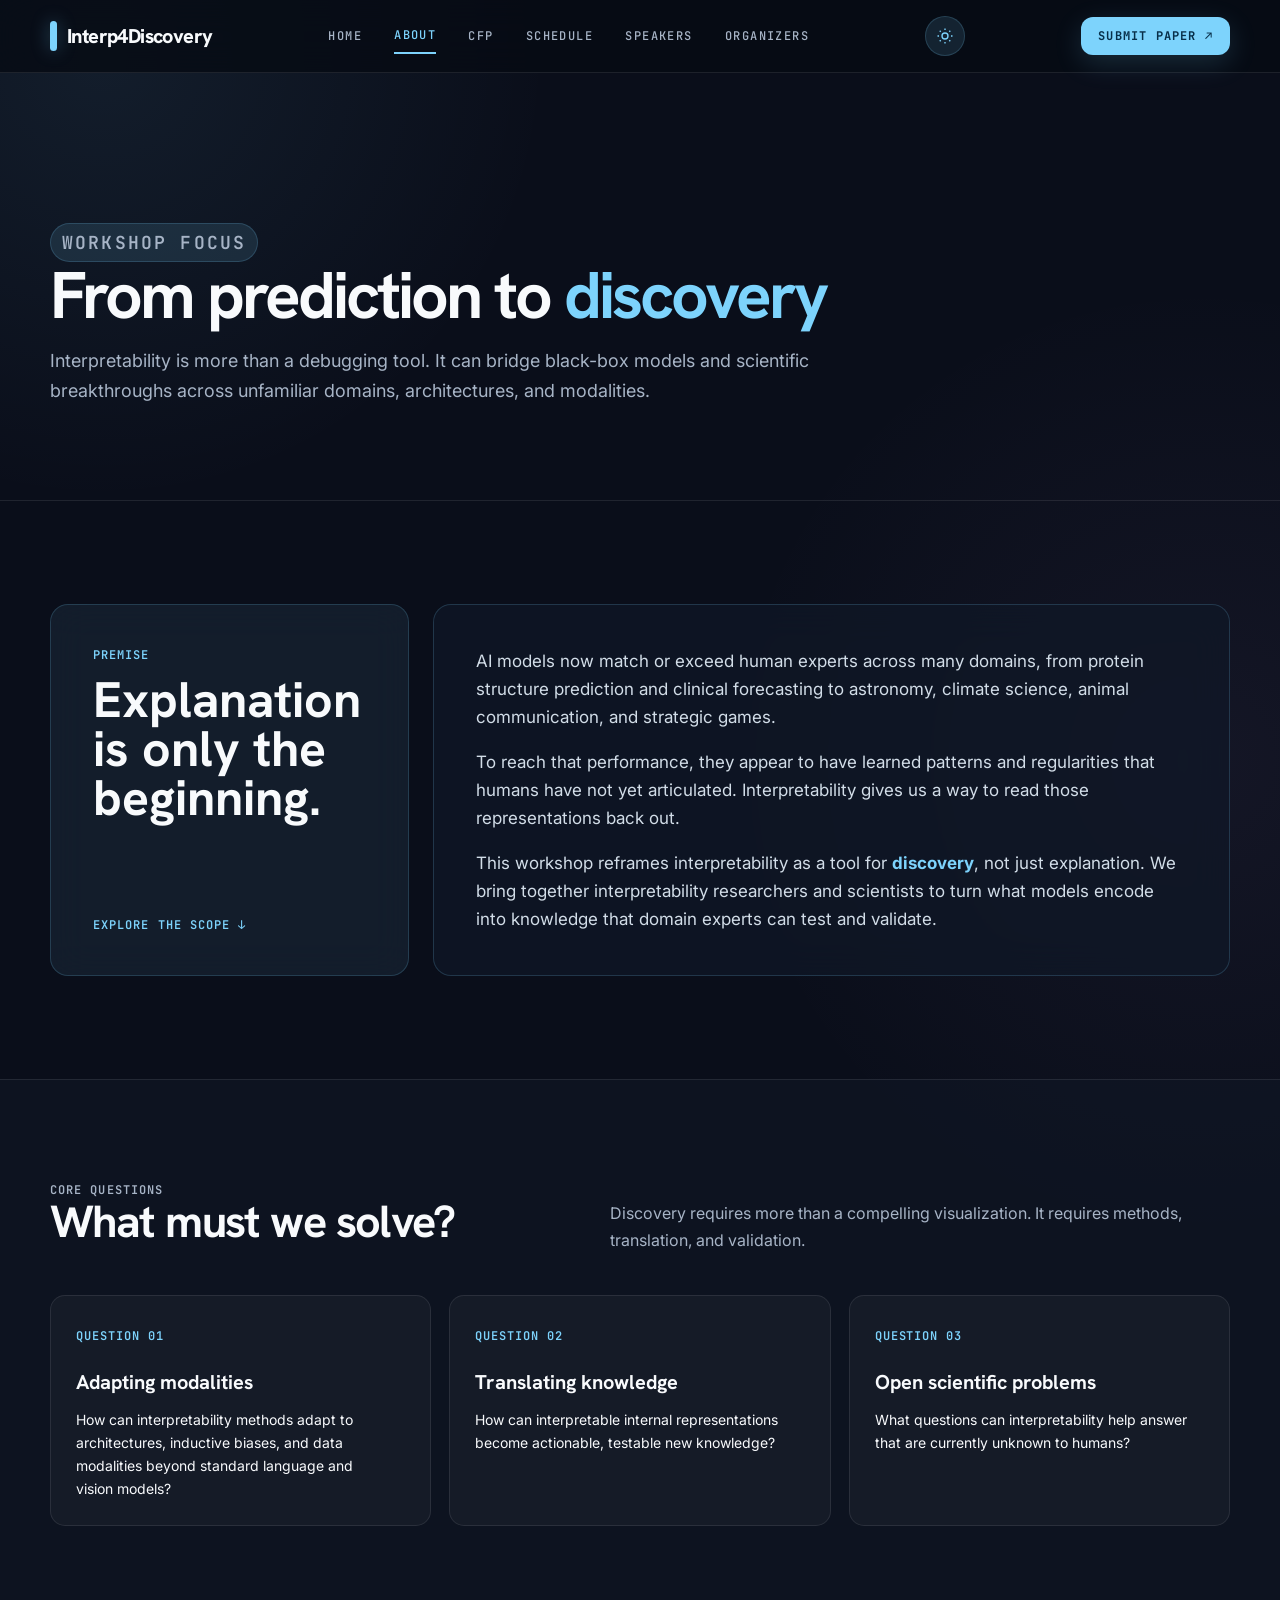
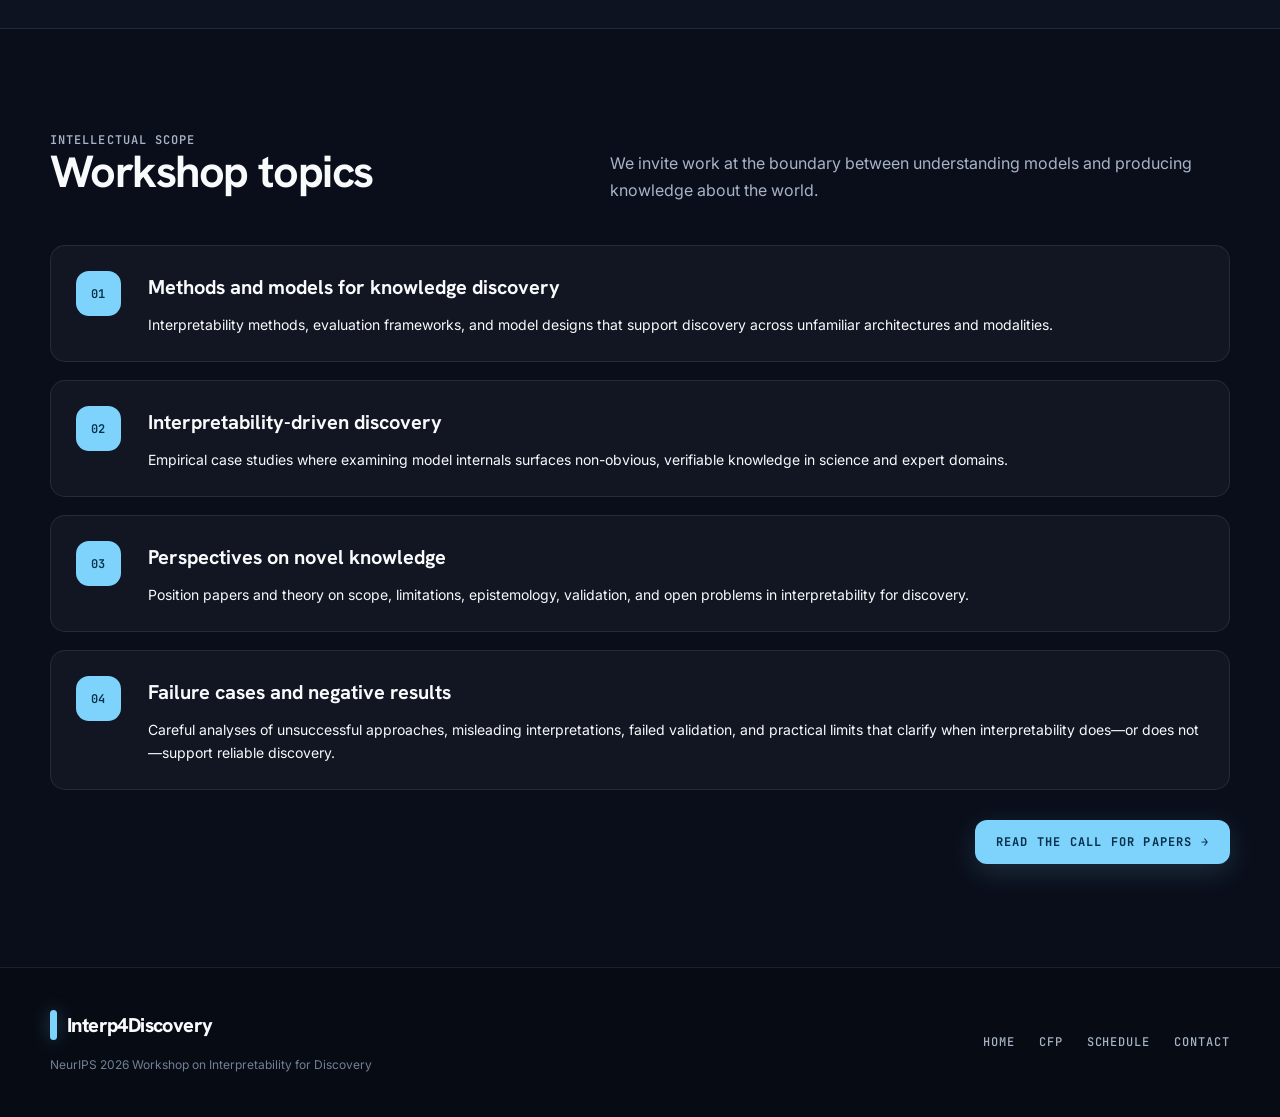
==== commit 018549e7: "add the submission guideline" ====
--- a/about.html
+++ b/about.html
@@ -21,7 +21,7 @@
   </div></header>
 
   <main id="main">
-    <header class="page-hero"><div class="container"><p class="eyebrow">Workshop focus</p><h1>From prediction to <span class="accent">profound discovery</span></h1><p>Interpretability is more than a debugging tool. It can bridge black-box models and scientific breakthroughs across unfamiliar domains, architectures, and modalities.</p></div></header>
+    <header class="page-hero"><div class="container"><p class="eyebrow">Workshop focus</p><h1>From prediction to <span class="accent">discovery</span></h1><p>Interpretability is more than a debugging tool. It can bridge black-box models and scientific breakthroughs across unfamiliar domains, architectures, and modalities.</p></div></header>
 
     <section class="section"><div class="container">
       <div class="frontier-grid">
@@ -49,11 +49,12 @@
         <article class="topic-card"><span>01</span><div><h3>Methods and models for knowledge discovery</h3><p>Interpretability methods, evaluation frameworks, and model designs that support discovery across unfamiliar architectures and modalities.</p></div></article>
         <article class="topic-card"><span>02</span><div><h3>Interpretability-driven discovery</h3><p>Empirical case studies where examining model internals surfaces non-obvious, verifiable knowledge in science and expert domains.</p></div></article>
         <article class="topic-card"><span>03</span><div><h3>Perspectives on novel knowledge</h3><p>Position papers and theory on scope, limitations, epistemology, validation, and open problems in interpretability for discovery.</p></div></article>
+        <article class="topic-card"><span>04</span><div><h3>Failure cases and negative results</h3><p>Careful analyses of unsuccessful approaches, misleading interpretations, failed validation, and practical limits that clarify when interpretability does—or does not—support reliable discovery.</p></div></article>
       </div>
       <div class="section-action"><a class="button button-primary" href="cfp.html">Read the call for papers →</a></div>
     </div></section>
   </main>
 
-  <footer class="site-footer"><div class="container footer-grid"><div><a class="brand" href="index.html"><span class="brand-mark" aria-hidden="true"></span>Interp4Discovery</a><p class="footer-copy">NeurIPS 2026 Workshop on Interpretability for Discovery</p></div><nav class="footer-links" aria-label="Footer navigation"><a href="index.html">Home</a><a href="cfp.html">CFP</a><a href="schedule.html">Schedule</a><a href="mailto:interp4discovery-organizers@googlegroups.com">Contact</a></nav></div></footer>
+  <footer class="site-footer"><div class="container footer-grid"><div><a class="brand" href="index.html"><span class="brand-mark" aria-hidden="true"></span>Interp4Discovery</a><p class="footer-copy">NeurIPS 2026 Workshop on Interpretability for Discovery</p></div><nav class="footer-links" aria-label="Footer navigation"><a href="index.html">Home</a><a href="cfp.html">CFP</a><a href="schedule.html">Schedule</a><a href="mailto:interp4discovery@gmail.com">Contact</a></nav></div></footer>
 </body>
 </html>
--- a/styles.css
+++ b/styles.css
@@ -403,8 +403,13 @@
 .content-panel h2 { margin-bottom: 24px; padding-bottom: 16px; border-bottom: 1px solid var(--line); font-size: clamp(28px, 3.5vw, 39px); }
 .content-panel h3 { margin: 35px 0 14px; font-size: 23px; }
 .content-panel p, .content-panel li { color: #cbd6e2; }
+.content-panel p strong, .content-panel li strong { color: var(--primary); }
 .content-panel ul { padding-left: 20px; }
 .content-panel li + li { margin-top: 10px; }
+.submission-notice { margin-top: 24px; padding: 20px 22px; background: var(--primary-soft); border: 1px solid var(--line-blue); border-radius: 15px; }
+.submission-notice span { display: block; margin-bottom: 7px; color: var(--primary); font: 700 12px var(--mono); letter-spacing: 0.08em; text-transform: uppercase; }
+.submission-notice p { margin: 0; }
+.account-card strong { color: var(--primary); }
 
 .side-card { padding: 24px; border-radius: 16px; }
 .side-card h2, .side-card h3 { margin-bottom: 20px; font-size: 21px; }
@@ -428,6 +433,7 @@
 .topic-card h3 { margin-top: 0; }
 
 .format-summary { display: grid; grid-template-columns: repeat(2, 1fr); gap: 16px; }
+.format-summary-single { grid-template-columns: 1fr; }
 .format-card { padding: 24px; background: rgba(255, 255, 255, 0.04); border: 1px solid var(--line); border-radius: 15px; }
 .format-card span { color: var(--primary); font: 600 12px var(--mono); letter-spacing: 0.08em; text-transform: uppercase; }
 .format-card strong { display: block; margin: 12px 0 4px; font: 700 31px var(--display); }
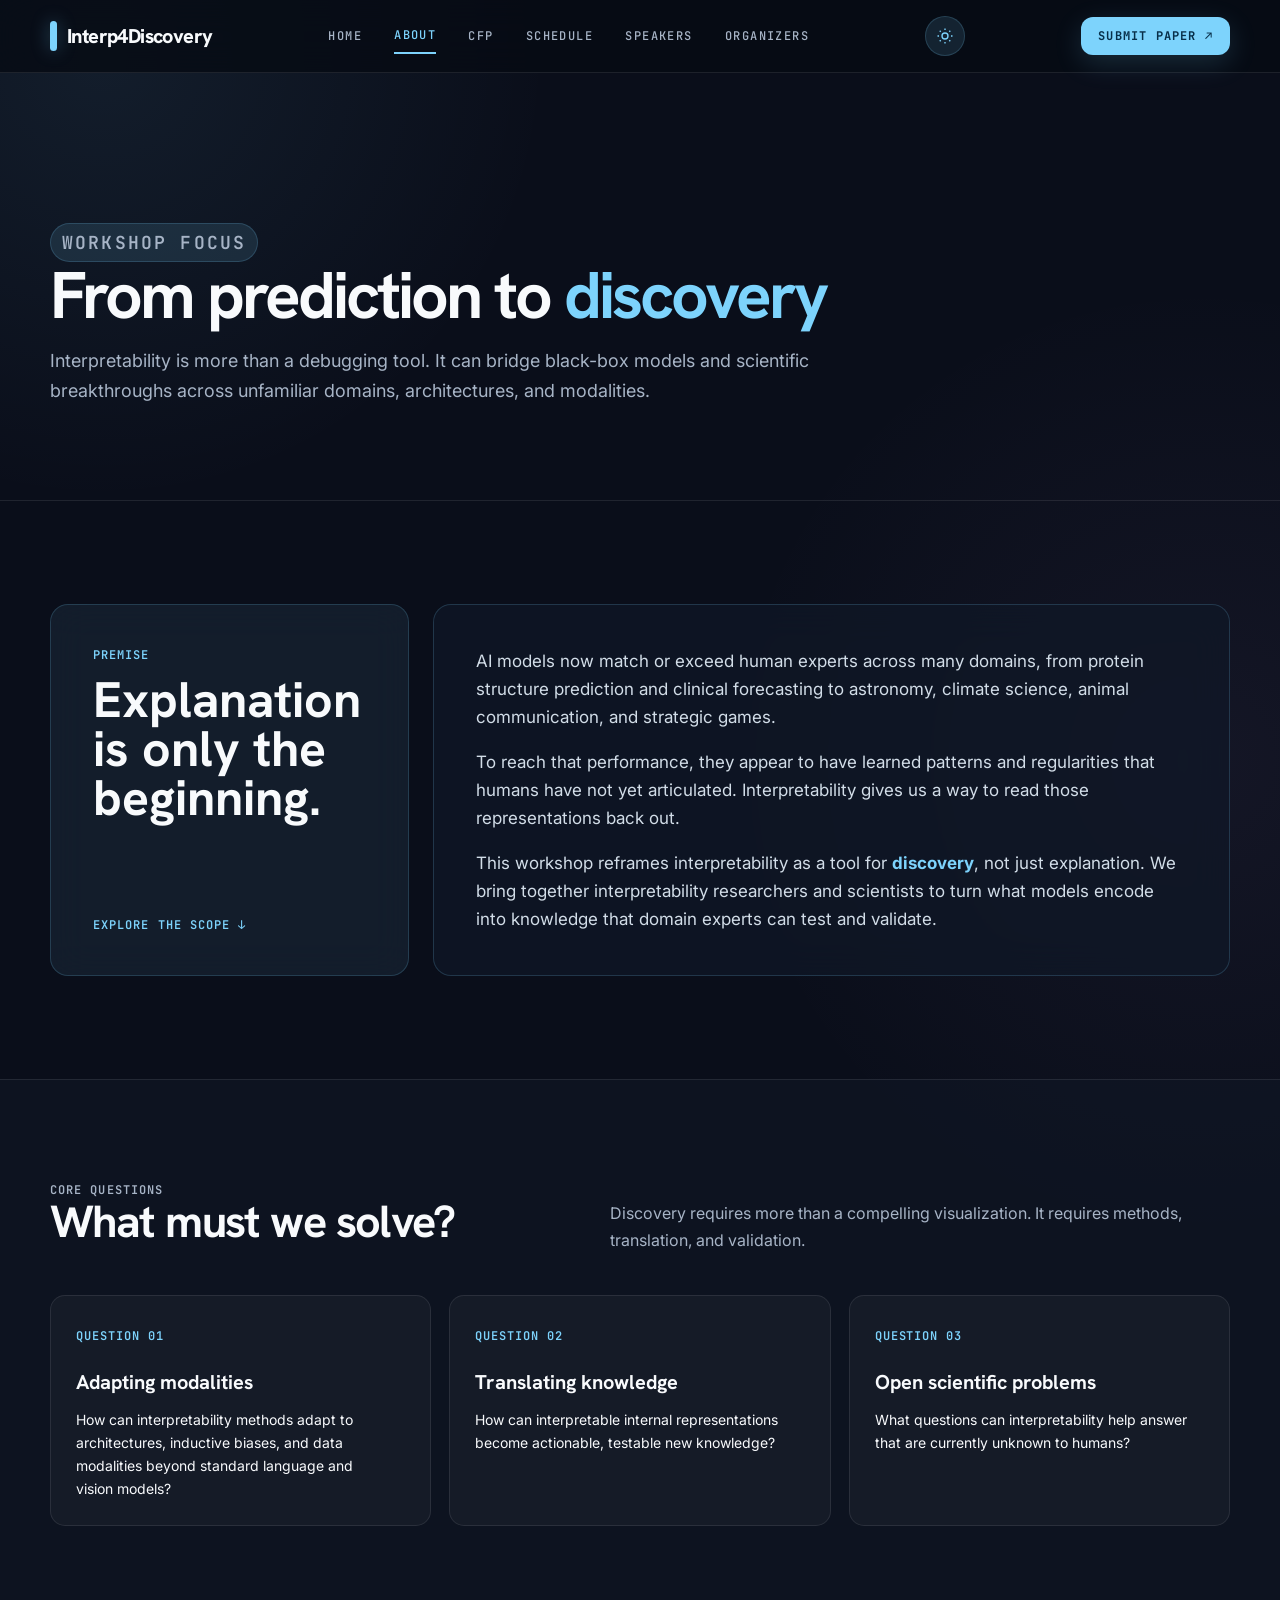
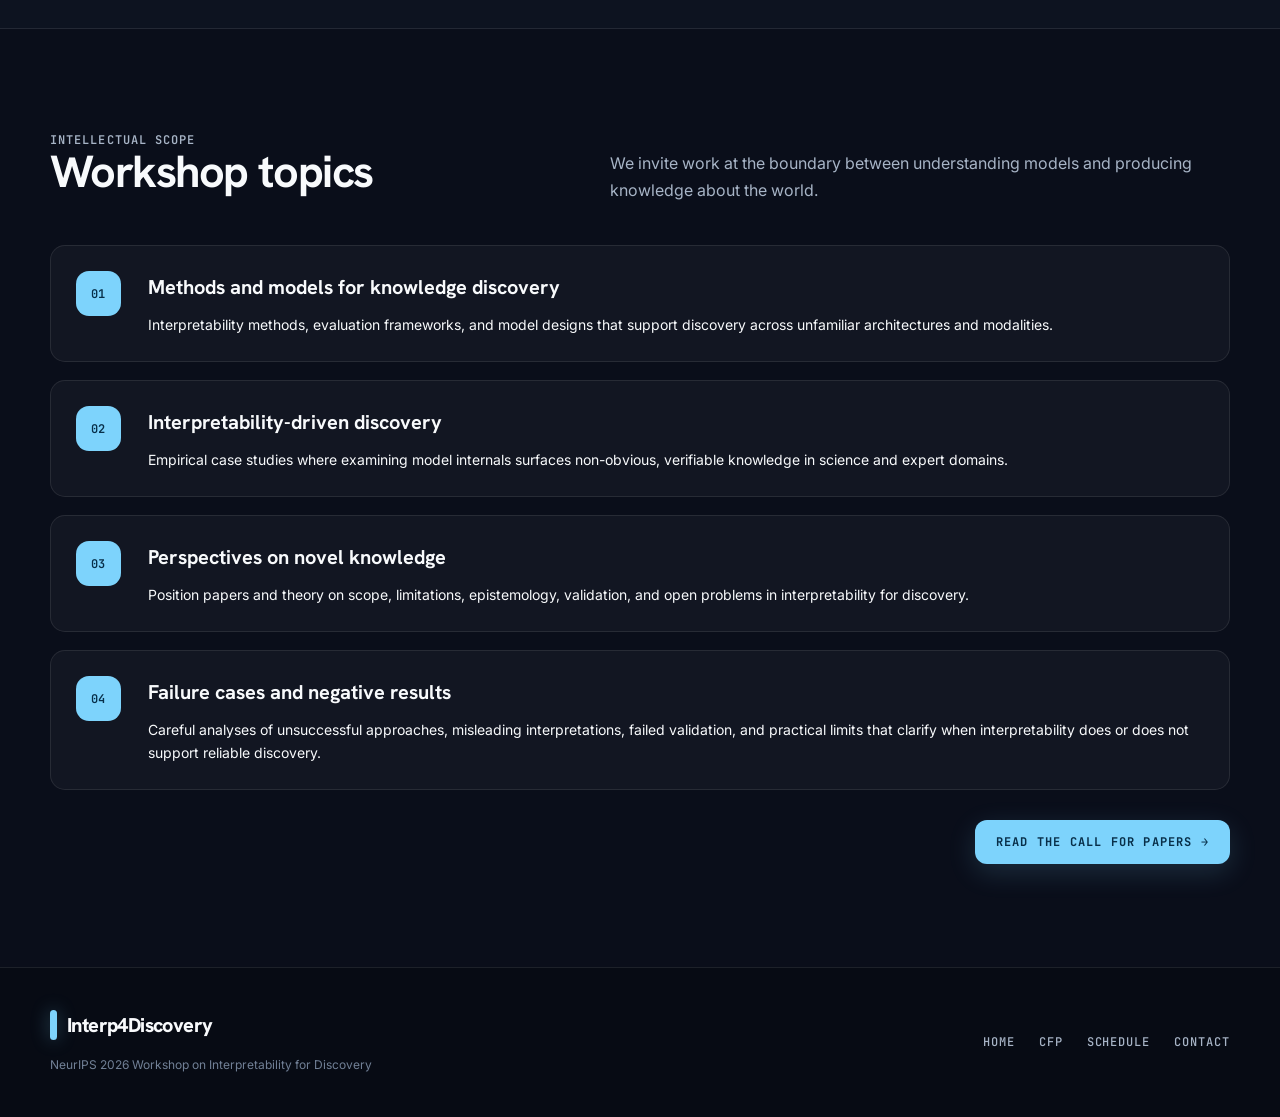
==== commit 95d084d9: "tentative schedule" ====
--- a/about.html
+++ b/about.html
@@ -4,7 +4,7 @@
   <meta charset="UTF-8" />
   <meta name="viewport" content="width=device-width, initial-scale=1.0" />
   <meta name="description" content="About the NeurIPS 2026 Workshop on Interpretability for Discovery." />
-  <title>About — Interpretability for Discovery</title>
+  <title>About: Interpretability for Discovery</title>
   <link rel="preconnect" href="https://fonts.googleapis.com" /><link rel="preconnect" href="https://fonts.gstatic.com" crossorigin />
   <link href="https://fonts.googleapis.com/css2?family=Hanken+Grotesk:wght@400;600;700;800&amp;family=Inter:wght@400;500;600&amp;family=JetBrains+Mono:wght@500;700&amp;display=swap" rel="stylesheet" />
   <script>try{document.documentElement.dataset.theme=localStorage.getItem("interp-theme")||"dark"}catch(e){document.documentElement.dataset.theme="dark"}</script>
@@ -16,8 +16,8 @@
   <header class="site-header"><div class="container nav-shell">
     <a class="brand" href="index.html"><span class="brand-mark" aria-hidden="true"></span>Interp4Discovery</a>
     <nav class="nav-links" aria-label="Primary navigation"><a href="index.html">Home</a><a aria-current="page" href="about.html">About</a><a href="cfp.html">CFP</a><a href="schedule.html">Schedule</a><a href="index.html#speakers">Speakers</a><a href="index.html#organizers">Organizers</a></nav>
-    <a class="button button-primary button-small" href="https://openreview.net/group?id=NeurIPS.cc/2026/Workshop/Interp4Discovery#tab-your-consoles" target="_blank" rel="noopener noreferrer">Submit paper ↗</a>
-    <details class="mobile-menu"><summary>Menu</summary><div><a href="index.html">Home</a><a href="about.html">About</a><a href="cfp.html">CFP</a><a href="schedule.html">Schedule</a><a href="index.html#speakers">Speakers</a><a href="index.html#organizers">Organizers</a><a href="https://openreview.net/group?id=NeurIPS.cc/2026/Workshop/Interp4Discovery#tab-your-consoles" target="_blank" rel="noopener noreferrer">Submit paper ↗</a></div></details>
+    <a class="button button-primary button-small" href="https://openreview.net/group?id=NeurIPS.cc/2026/Workshop/Interp4Discovery" target="_blank" rel="noopener noreferrer">Submit paper ↗</a>
+    <details class="mobile-menu"><summary>Menu</summary><div><a href="index.html">Home</a><a href="about.html">About</a><a href="cfp.html">CFP</a><a href="schedule.html">Schedule</a><a href="index.html#speakers">Speakers</a><a href="index.html#organizers">Organizers</a><a href="https://openreview.net/group?id=NeurIPS.cc/2026/Workshop/Interp4Discovery" target="_blank" rel="noopener noreferrer">Submit paper ↗</a></div></details>
   </div></header>
 
   <main id="main">
@@ -49,7 +49,7 @@
         <article class="topic-card"><span>01</span><div><h3>Methods and models for knowledge discovery</h3><p>Interpretability methods, evaluation frameworks, and model designs that support discovery across unfamiliar architectures and modalities.</p></div></article>
         <article class="topic-card"><span>02</span><div><h3>Interpretability-driven discovery</h3><p>Empirical case studies where examining model internals surfaces non-obvious, verifiable knowledge in science and expert domains.</p></div></article>
         <article class="topic-card"><span>03</span><div><h3>Perspectives on novel knowledge</h3><p>Position papers and theory on scope, limitations, epistemology, validation, and open problems in interpretability for discovery.</p></div></article>
-        <article class="topic-card"><span>04</span><div><h3>Failure cases and negative results</h3><p>Careful analyses of unsuccessful approaches, misleading interpretations, failed validation, and practical limits that clarify when interpretability does—or does not—support reliable discovery.</p></div></article>
+        <article class="topic-card"><span>04</span><div><h3>Failure cases and negative results</h3><p>Careful analyses of unsuccessful approaches, misleading interpretations, failed validation, and practical limits that clarify when interpretability does or does not support reliable discovery.</p></div></article>
       </div>
       <div class="section-action"><a class="button button-primary" href="cfp.html">Read the call for papers →</a></div>
     </div></section>
--- a/styles.css
+++ b/styles.css
@@ -317,7 +317,28 @@
 .date-card-featured { background: #0d4f6d; border-color: rgba(125, 211, 252, 0.34); }
 .date-card-featured strong { color: var(--primary); }
 
+.reviewer-callout {
+  margin-top: 22px;
+  display: grid;
+  grid-template-columns: minmax(0, 1fr) auto;
+  gap: 28px;
+  align-items: center;
+  padding: 25px 28px;
+  background: var(--primary-soft);
+  border: 1px solid var(--line-blue);
+  border-radius: 20px;
+}
+.reviewer-callout span { display: block; margin-bottom: 7px; color: var(--primary); font: 700 12px var(--mono); letter-spacing: 0.09em; text-transform: uppercase; }
+.reviewer-callout h3 { margin-bottom: 5px; font-size: clamp(23px, 3vw, 31px); letter-spacing: -0.03em; }
+.reviewer-callout h3 small { color: var(--muted); font-size: 0.62em; font-weight: 600; white-space: nowrap; }
+.reviewer-callout p { margin: 0; color: var(--muted); font-size: 16px; }
+.reviewer-callout .button { white-space: nowrap; }
+
 .speaker-grid { display: grid; grid-template-columns: repeat(3, 1fr); gap: 44px 26px; }
+.speaker-announcement { min-height: 250px; display: grid; place-items: center; padding: 36px; text-align: center; border-radius: 24px; }
+.speaker-announcement span { display: block; margin-bottom: 12px; color: var(--primary); font: 700 12px var(--mono); letter-spacing: 0.09em; text-transform: uppercase; }
+.speaker-announcement h3 { margin-bottom: 8px; font-size: clamp(30px, 4vw, 42px); letter-spacing: -0.035em; }
+.speaker-announcement p { margin: 0; color: var(--muted); font-size: 17px; }
 .speaker-card figure { position: relative; aspect-ratio: 4 / 5; margin-bottom: 16px; overflow: hidden; background: var(--surface-high); border: 1px solid var(--line); border-radius: 15px; }
 .speaker-card img { width: 100%; height: 100%; display: block; object-fit: cover; object-position: center 24%; transition: transform 700ms var(--ease), opacity 400ms ease; }
 .speaker-card img.been-photo { object-position: 36% 24%; }
@@ -407,6 +428,7 @@
 .content-panel ul { padding-left: 20px; }
 .content-panel li + li { margin-top: 10px; }
 .submission-notice { margin-top: 24px; padding: 20px 22px; background: var(--primary-soft); border: 1px solid var(--line-blue); border-radius: 15px; }
+.requirements-notice { margin: 0 0 24px; }
 .submission-notice span { display: block; margin-bottom: 7px; color: var(--primary); font: 700 12px var(--mono); letter-spacing: 0.08em; text-transform: uppercase; }
 .submission-notice p { margin: 0; }
 .account-card strong { color: var(--primary); }
@@ -544,6 +566,9 @@
   .schedule-row > div { grid-column: 1; }
   .schedule-tag { grid-column: 2; grid-row: 1; }
   .section-action { justify-content: flex-start; }
+  .reviewer-callout { grid-template-columns: 1fr; }
+  .reviewer-callout h3 small { display: block; margin-top: 4px; white-space: normal; }
+  .reviewer-callout .button { width: 100%; }
   .topic-card { grid-template-columns: 45px minmax(0, 1fr); }
 }
 
